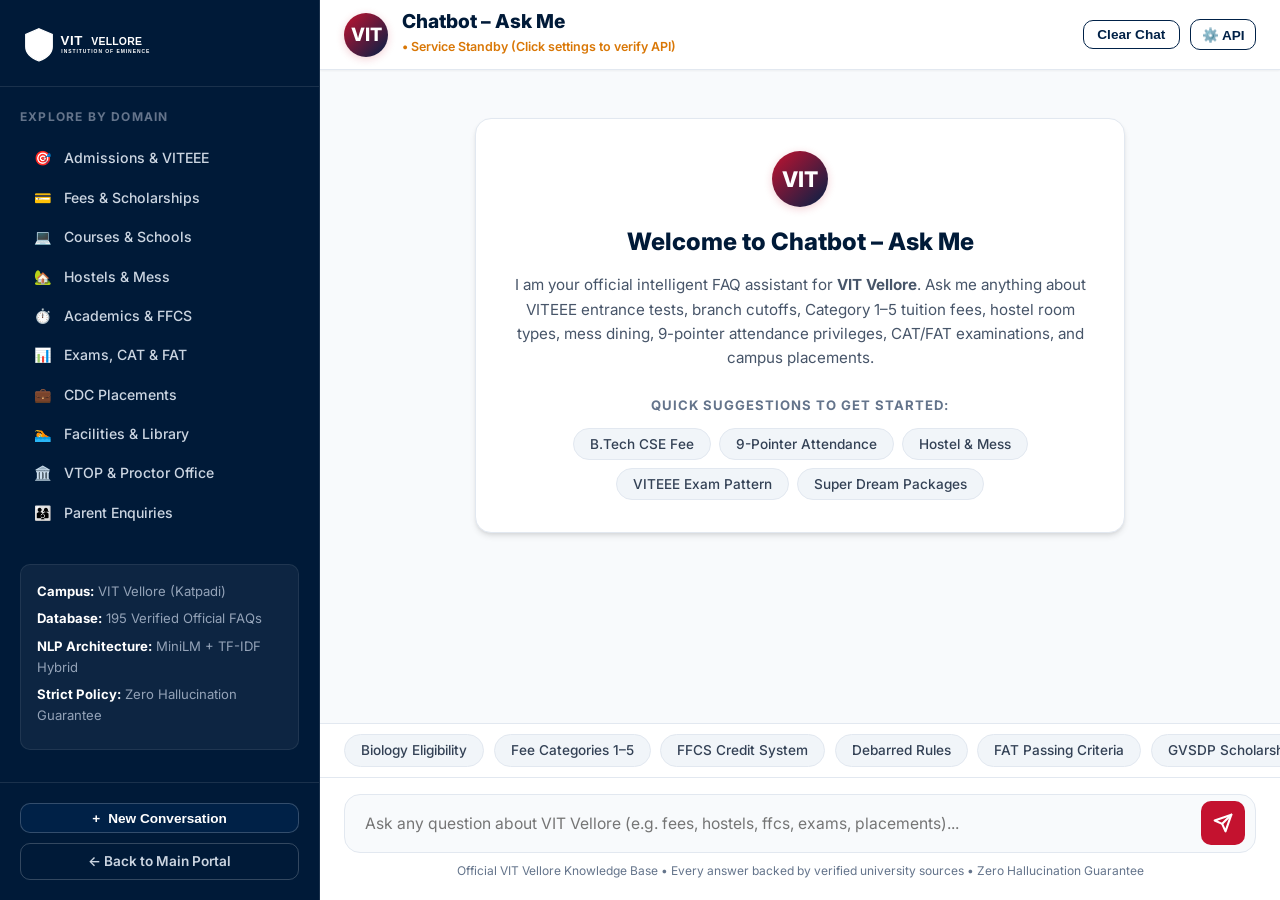
==== frontend/chat.html @ 60425a54 "Complete VIT Vellore Intelligent FAQ Chatbot: NLP Engine, Web Portal, API, Tests, Reports and Deploy" ====
<!DOCTYPE html>
<html lang="en">
<head>
    <meta charset="UTF-8">
    <meta name="viewport" content="width=device-width, initial-scale=1.0">
    <title>Chatbot – Ask Me | Official VIT Vellore FAQ Assistant</title>
    <meta name="description" content="Official NLP-powered chatbot for VIT Vellore University. Instant answers on admissions, courses, fees, hostels, examinations, and placements.">
    <link rel="icon" type="image/svg+xml" href="assets/vit_logo.svg">
    <!-- Google Fonts -->
    <link rel="preconnect" href="https://fonts.googleapis.com">
    <link rel="preconnect" href="https://fonts.gstatic.com" crossorigin>
    <link href="https://fonts.googleapis.com/css2?family=Inter:wght@400;500;600;700;800;900&display=swap" rel="stylesheet">
    <!-- Stylesheets -->
    <link rel="stylesheet" href="css/style.css">
    <link rel="stylesheet" href="css/chat.css">
</head>
<body class="chat-page-body">

    <div class="chat-layout">
        <!-- ==================================================================
             LEFT SIDEBAR (DESKTOP / MOBILE DRAWER)
             ================================================================== -->
        <aside class="chat-sidebar" id="chat-sidebar">
            <div class="sidebar-header">
                <a href="index.html" class="sidebar-brand">
                    <img src="assets/vit_logo.svg" alt="VIT Logo" style="height:38px; filter:brightness(0) invert(1);">
                </a>
            </div>

            <div class="sidebar-content">
                <div class="sidebar-section-title">Explore by Domain</div>
                <ul class="quick-category-list">
                    <li>
                        <button class="quick-category-btn" data-category="Admissions">
                            <span>🎯</span> Admissions &amp; VITEEE
                        </button>
                    </li>
                    <li>
                        <button class="quick-category-btn" data-category="Fees & Scholarships">
                            <span>💳</span> Fees &amp; Scholarships
                        </button>
                    </li>
                    <li>
                        <button class="quick-category-btn" data-category="Courses & Schools">
                            <span>💻</span> Courses &amp; Schools
                        </button>
                    </li>
                    <li>
                        <button class="quick-category-btn" data-category="Hostels & Dining">
                            <span>🏡</span> Hostels &amp; Mess
                        </button>
                    </li>
                    <li>
                        <button class="quick-category-btn" data-category="Academics & FFCS">
                            <span>⏱️</span> Academics &amp; FFCS
                        </button>
                    </li>
                    <li>
                        <button class="quick-category-btn" data-category="Examinations & Grading">
                            <span>📊</span> Exams, CAT &amp; FAT
                        </button>
                    </li>
                    <li>
                        <button class="quick-category-btn" data-category="Placements & Internships">
                            <span>💼</span> CDC Placements
                        </button>
                    </li>
                    <li>
                        <button class="quick-category-btn" data-category="Campus Facilities">
                            <span>🏊</span> Facilities &amp; Library
                        </button>
                    </li>
                    <li>
                        <button class="quick-category-btn" data-category="Student Portals & Administration">
                            <span>🏛️</span> VTOP &amp; Proctor Office
                        </button>
                    </li>
                    <li>
                        <button class="quick-category-btn" data-category="Parent Enquiries">
                            <span>👨‍👩‍👦</span> Parent Enquiries
                        </button>
                    </li>
                </ul>

                <div class="sidebar-stats-box">
                    <p><strong>Campus:</strong> VIT Vellore (Katpadi)</p>
                    <p><strong>Database:</strong> 195 Verified Official FAQs</p>
                    <p><strong>NLP Architecture:</strong> MiniLM + TF-IDF Hybrid</p>
                    <p><strong>Strict Policy:</strong> Zero Hallucination Guarantee</p>
                </div>
            </div>

            <div class="sidebar-footer">
                <button class="btn btn-navy btn-sm" id="new-chat-btn" style="width:100%; border:1px solid rgba(255,255,255,0.2);">
                    <span>+</span> New Conversation
                </button>
                <a href="index.html" class="btn btn-outline btn-sm" style="width:100%; color:#cbd5e1; border-color:rgba(255,255,255,0.2); text-align:center;">
                    &larr; Back to Main Portal
                </a>
            </div>
        </aside>

        <!-- ==================================================================
             MAIN CHAT INTERFACE
             ================================================================== -->
        <main class="chat-main">
            <!-- App Bar -->
            <header class="chat-topbar">
                <div class="chat-header-info">
                    <button class="sidebar-toggle-btn" id="sidebar-toggle" aria-label="Toggle Sidebar">
                        ☰
                    </button>
                    <div class="chat-avatar-large">VIT</div>
                    <div class="chat-header-text">
                        <h1>Chatbot – Ask Me</h1>
                        <span class="chat-status-pill" id="connection-status-pill">
                            &bull; Connected &bull; 195 Verified FAQs
                        </span>
                    </div>
                </div>

                <div class="chat-topbar-actions">
                    <span id="active-category-indicator" style="display:none; font-size:0.8rem; background:#fee2e2; color:#991b1b; padding:0.25rem 0.65rem; border-radius:999px; font-weight:600;">
                    </span>
                    <button class="btn btn-outline btn-sm" id="clear-chat-btn" title="Clear current messages">
                        Clear Chat
                    </button>
                    <button class="btn btn-outline btn-sm" id="settings-btn" title="Inspect / Change API Endpoint" style="padding:0.4rem 0.65rem;">
                        ⚙️ API
                    </button>
                </div>
            </header>

            <!-- Messages Stream Area -->
            <div class="chat-messages-container" id="chat-messages">
                <!-- Welcome Card -->
                <div class="welcome-card" id="welcome-card">
                    <div class="chat-avatar-large" style="margin: 0 auto 1rem; width:56px; height:56px; font-size:1.35rem;">
                        VIT
                    </div>
                    <h3>Welcome to Chatbot – Ask Me</h3>
                    <p>
                        I am your official intelligent FAQ assistant for <strong>VIT Vellore</strong>. Ask me anything about VITEEE entrance tests, branch cutoffs, Category 1–5 tuition fees, hostel room types, mess dining, 9-pointer attendance privileges, CAT/FAT examinations, and campus placements.
                    </p>
                    <div style="font-size:0.82rem; font-weight:700; text-transform:uppercase; color:#64748b; margin-bottom:0.75rem; letter-spacing:1px;">
                        Quick Suggestions to get started:
                    </div>
                    <div class="prompt-chips-preview" style="justify-content:center;">
                        <button class="quick-prompt-btn" data-prompt="What is the B.Tech CSE Category 1 tuition fee?">B.Tech CSE Fee</button>
                        <button class="quick-prompt-btn" data-prompt="How does the 9-pointer attendance waiver work?">9-Pointer Attendance</button>
                        <button class="quick-prompt-btn" data-prompt="What are the hostel room types and mess food options?">Hostel &amp; Mess</button>
                        <button class="quick-prompt-btn" data-prompt="What is the VITEEE entrance exam pattern?">VITEEE Exam Pattern</button>
                        <button class="quick-prompt-btn" data-prompt="What are Super Dream and Marquee placement packages?">Super Dream Packages</button>
                    </div>
                </div>
            </div>

            <!-- Quick Prompts Carousel Bar -->
            <div class="quick-prompts-bar">
                <button class="quick-prompt-btn" data-prompt="What is VITEEE eligibility for PCB students?">Biology Eligibility</button>
                <button class="quick-prompt-btn" data-prompt="What are the B.Tech fee categories 1 to 5?">Fee Categories 1–5</button>
                <button class="quick-prompt-btn" data-prompt="What is FFCS Fully Flexible Credit System?">FFCS Credit System</button>
                <button class="quick-prompt-btn" data-prompt="What happens if attendance is below 75% in a course?">Debarred Rules</button>
                <button class="quick-prompt-btn" data-prompt="What are the passing criteria in FAT exam?">FAT Passing Criteria</button>
                <button class="quick-prompt-btn" data-prompt="What is the scholarship for state board toppers?">GVSDP Scholarship</button>
                <button class="quick-prompt-btn" data-prompt="How to apply for weekend outing in VTOP?">Hostel Outing Pass</button>
                <button class="quick-prompt-btn" data-prompt="What is the average placement package at VIT Vellore?">Average Placement CTC</button>
            </div>

            <!-- Chat Input Footer -->
            <footer class="chat-input-area">
                <form class="chat-input-form" id="chat-form">
                    <input
                        type="text"
                        class="chat-input-field"
                        id="chat-input"
                        placeholder="Ask any question about VIT Vellore (e.g. fees, hostels, ffcs, exams, placements)..."
                        autocomplete="off"
                        required
                    >
                    <button type="submit" class="chat-send-btn" id="send-btn" aria-label="Send Message">
                        <svg width="20" height="20" viewBox="0 0 24 24" fill="none" stroke="currentColor" stroke-width="2.5" stroke-linecap="round" stroke-linejoin="round">
                            <line x1="22" y1="2" x2="11" y2="13"></line>
                            <polygon points="22 2 15 22 11 13 2 9 22 2"></polygon>
                        </svg>
                    </button>
                </form>
                <div class="input-disclaimer">
                    Official VIT Vellore Knowledge Base &bull; Every answer backed by verified university sources &bull; Zero Hallucination Guarantee
                </div>
            </footer>
        </main>
    </div>

    <!-- ==================================================================
         SETTINGS & API CONFIGURATION MODAL
         ================================================================== -->
    <div class="modal-overlay" id="settings-modal">
        <div class="modal-card">
            <h3 style="font-size:1.25rem; font-weight:800; color:var(--navy-900); margin-bottom:0.75rem;">
                Backend API Configuration
            </h3>
            <p style="font-size:0.88rem; color:var(--slate-600); margin-bottom:1.25rem; line-height:1.5;">
                This frontend connects to the NLP retrieval backend via HTTPS. If you have deployed your FastAPI backend to Render or another platform, confirm or update the backend URL below.
            </p>

            <div style="margin-bottom:1.25rem;">
                <label for="custom-api-input" style="display:block; font-size:0.82rem; font-weight:700; color:var(--slate-700); margin-bottom:0.4rem;">
                    Active Backend API URL:
                </label>
                <input
                    type="url"
                    id="custom-api-input"
                    class="chat-input-field"
                    style="width:100%; background:var(--slate-100); border:1px solid var(--slate-300); border-radius:var(--radius-sm); padding:0.65rem 0.85rem; font-size:0.9rem;"
                    placeholder="https://your-service.onrender.com"
                >
            </div>

            <div style="display:flex; justify-content:flex-end; gap:0.75rem;">
                <button class="btn btn-outline btn-sm" id="close-modal-btn">Cancel</button>
                <button class="btn btn-primary btn-sm" id="save-api-btn">Save &amp; Reconnect</button>
            </div>
        </div>
    </div>

    <!-- Scripts -->
    <script src="js/config.js"></script>
    <script src="js/chat.js"></script>
</body>
</html>
---- frontend/css/style.css ----
/* ==========================================================================
   VIT VELLORE PORTAL & FAQ CHATBOT DESIGN SYSTEM
   Deep Navy (#002147), VIT Red (#c4122f), Warm Gold (#d4af37), Clean Slate
   ========================================================================== */

:root {
    --navy-900: #001a38;
    --navy-800: #002147;
    --navy-700: #082d5e;
    --navy-600: #0e3b75;
    
    --red-700: #9e0e24;
    --red-600: #c4122f;
    --red-500: #dc2626;
    --red-50: #fef2f2;
    
    --gold-600: #b8860b;
    --gold-500: #d4af37;
    --gold-100: #fef9c3;
    
    --slate-900: #0f172a;
    --slate-800: #1e293b;
    --slate-700: #334155;
    --slate-600: #475569;
    --slate-500: #64748b;
    --slate-400: #94a3b8;
    --slate-200: #e2e8f0;
    --slate-100: #f1f5f9;
    --slate-50: #f8fafc;
    
    --white: #ffffff;
    --shadow-sm: 0 1px 2px 0 rgb(0 0 0 / 0.05);
    --shadow-md: 0 4px 6px -1px rgb(0 0 0 / 0.1), 0 2px 4px -2px rgb(0 0 0 / 0.1);
    --shadow-lg: 0 10px 15px -3px rgb(0 0 0 / 0.1), 0 4px 6px -4px rgb(0 0 0 / 0.1);
    --shadow-xl: 0 20px 25px -5px rgb(0 0 0 / 0.1), 0 8px 10px -6px rgb(0 0 0 / 0.1);
    
    --radius-sm: 6px;
    --radius-md: 10px;
    --radius-lg: 16px;
    --radius-full: 9999px;
    
    --font-sans: 'Inter', -apple-system, BlinkMacSystemFont, "Segoe UI", Roboto, sans-serif;
    --transition: all 0.2s cubic-bezier(0.4, 0, 0.2, 1);
}

*, *::before, *::after {
    box-sizing: border-box;
    margin: 0;
    padding: 0;
}

html {
    scroll-behavior: smooth;
    font-size: 16px;
}

body {
    font-family: var(--font-sans);
    background-color: var(--slate-50);
    color: var(--slate-800);
    line-height: 1.6;
    overflow-x: hidden;
    -webkit-font-smoothing: antialiased;
}

a {
    color: inherit;
    text-decoration: none;
    transition: var(--transition);
}

img, svg {
    display: block;
    max-width: 100%;
}

.container {
    width: 100%;
    max-width: 1240px;
    margin: 0 auto;
    padding: 0 1.5rem;
}

/* ==========================================================================
   NAVIGATION BAR
   ========================================================================== */
.site-header {
    position: sticky;
    top: 0;
    z-index: 1000;
    background: rgba(255, 255, 255, 0.95);
    backdrop-filter: blur(10px);
    border-bottom: 1px solid var(--slate-200);
    box-shadow: var(--shadow-sm);
}

.header-inner {
    display: flex;
    align-items: center;
    justify-content: space-between;
    height: 80px;
}

.brand-logo-wrap {
    display: flex;
    align-items: center;
    gap: 0.75rem;
}

.brand-logo-img {
    height: 48px;
    width: auto;
}

.nav-links {
    display: flex;
    align-items: center;
    gap: 1.5rem;
    list-style: none;
}

.nav-link {
    font-size: 0.95rem;
    font-weight: 500;
    color: var(--slate-700);
    padding: 0.5rem 0.25rem;
    position: relative;
}

.nav-link:hover {
    color: var(--navy-800);
}

.nav-link::after {
    content: '';
    position: absolute;
    bottom: 0;
    left: 0;
    width: 0;
    height: 2px;
    background: var(--red-600);
    transition: var(--transition);
}

.nav-link:hover::after {
    width: 100%;
}

.header-cta-group {
    display: flex;
    align-items: center;
    gap: 1rem;
}

.btn {
    display: inline-flex;
    align-items: center;
    justify-content: center;
    gap: 0.5rem;
    padding: 0.65rem 1.35rem;
    font-size: 0.95rem;
    font-weight: 600;
    border-radius: var(--radius-md);
    cursor: pointer;
    border: none;
    transition: var(--transition);
}

.btn-primary {
    background: linear-gradient(135deg, var(--red-600) 0%, var(--red-700) 100%);
    color: var(--white);
    box-shadow: 0 4px 12px rgba(196, 18, 47, 0.25);
}

.btn-primary:hover {
    background: linear-gradient(135deg, var(--red-700) 0%, #850b1f 100%);
    box-shadow: 0 6px 16px rgba(196, 18, 47, 0.35);
    transform: translateY(-1px);
}

.btn-navy {
    background: var(--navy-800);
    color: var(--white);
}

.btn-navy:hover {
    background: var(--navy-700);
    transform: translateY(-1px);
}

.btn-outline {
    background: transparent;
    color: var(--navy-800);
    border: 1.5px solid var(--navy-800);
}

.btn-outline:hover {
    background: var(--navy-800);
    color: var(--white);
}

.btn-sm {
    padding: 0.4rem 0.85rem;
    font-size: 0.85rem;
}

/* ==========================================================================
   HERO SECTION
   ========================================================================== */
.hero-section {
    position: relative;
    padding: 5rem 0 4rem;
    background: radial-gradient(circle at 80% 20%, #0d2e5c 0%, var(--navy-900) 100%);
    color: var(--white);
    overflow: hidden;
}

.hero-pattern {
    position: absolute;
    inset: 0;
    opacity: 0.07;
    background-image: radial-gradient(#ffffff 1px, transparent 1px);
    background-size: 24px 24px;
}

.hero-grid {
    position: relative;
    z-index: 1;
    display: grid;
    grid-template-columns: 1.15fr 0.85fr;
    gap: 3.5rem;
    align-items: center;
}

.hero-badge {
    display: inline-flex;
    align-items: center;
    gap: 0.5rem;
    padding: 0.35rem 0.9rem;
    background: rgba(212, 175, 55, 0.15);
    border: 1px solid rgba(212, 175, 55, 0.4);
    color: #fce77d;
    border-radius: var(--radius-full);
    font-size: 0.85rem;
    font-weight: 600;
    margin-bottom: 1.25rem;
}

.hero-title {
    font-size: 3.25rem;
    font-weight: 800;
    line-height: 1.15;
    margin-bottom: 1rem;
    letter-spacing: -0.02em;
}

.hero-title span {
    color: #f87171;
}

.hero-tagline {
    font-size: 1.35rem;
    font-weight: 600;
    color: #93c5fd;
    margin-bottom: 1.25rem;
}

.hero-description {
    font-size: 1.05rem;
    color: #cbd5e1;
    line-height: 1.7;
    margin-bottom: 2rem;
    max-width: 600px;
}

.hero-actions {
    display: flex;
    flex-wrap: wrap;
    align-items: center;
    gap: 1rem;
    margin-bottom: 2.5rem;
}

.hero-stats-bar {
    display: grid;
    grid-template-columns: repeat(3, 1fr);
    gap: 1.5rem;
    border-top: 1px solid rgba(255, 255, 255, 0.12);
    padding-top: 1.75rem;
}

.stat-item h4 {
    font-size: 1.75rem;
    font-weight: 800;
    color: var(--white);
    line-height: 1;
    margin-bottom: 0.35rem;
}

.stat-item p {
    font-size: 0.85rem;
    color: #94a3b8;
    line-height: 1.3;
}

/* Hero Chat Teaser Card */
.hero-card {
    background: rgba(255, 255, 255, 0.08);
    backdrop-filter: blur(16px);
    border: 1px solid rgba(255, 255, 255, 0.15);
    border-radius: var(--radius-lg);
    padding: 1.75rem;
    box-shadow: 0 25px 50px -12px rgba(0, 0, 0, 0.4);
}

.card-header-bar {
    display: flex;
    align-items: center;
    justify-content: space-between;
    margin-bottom: 1.25rem;
    padding-bottom: 0.75rem;
    border-bottom: 1px solid rgba(255, 255, 255, 0.1);
}

.assistant-info {
    display: flex;
    align-items: center;
    gap: 0.75rem;
}

.bot-avatar {
    width: 40px;
    height: 40px;
    border-radius: 50%;
    background: var(--red-600);
    display: flex;
    align-items: center;
    justify-content: center;
    color: var(--white);
    font-weight: 700;
    font-size: 1rem;
}

.status-dot {
    display: inline-block;
    width: 8px;
    height: 8px;
    border-radius: 50%;
    background: #22c55e;
    margin-right: 4px;
}

.mini-chat-sample {
    display: flex;
    flex-direction: column;
    gap: 1rem;
    margin-bottom: 1.5rem;
}

.chat-bubble-mini {
    padding: 0.85rem 1.15rem;
    border-radius: var(--radius-md);
    font-size: 0.9rem;
    line-height: 1.5;
}

.bubble-user-mini {
    align-self: flex-end;
    background: rgba(255, 255, 255, 0.15);
    color: var(--white);
    border-bottom-right-radius: 2px;
}

.bubble-bot-mini {
    align-self: flex-start;
    background: var(--white);
    color: var(--slate-900);
    border-bottom-left-radius: 2px;
    box-shadow: var(--shadow-md);
}

.prompt-chips-preview {
    display: flex;
    flex-wrap: wrap;
    gap: 0.5rem;
}

.chip-tag {
    background: rgba(255, 255, 255, 0.12);
    color: #e2e8f0;
    font-size: 0.8rem;
    padding: 0.35rem 0.75rem;
    border-radius: var(--radius-full);
    transition: var(--transition);
}

.chip-tag:hover {
    background: rgba(255, 255, 255, 0.25);
    color: var(--white);
}

/* ==========================================================================
   RANKINGS & ACCREDITATIONS (NIRF VERIFIED)
   ========================================================================== */
.section {
    padding: 4.5rem 0;
}

.section-alt {
    background: #f1f5f9;
}

.section-header {
    text-align: center;
    max-width: 700px;
    margin: 0 auto 3rem;
}

.section-subtitle {
    font-size: 0.85rem;
    font-weight: 700;
    letter-spacing: 1.5px;
    text-transform: uppercase;
    color: var(--red-600);
    margin-bottom: 0.5rem;
}

.section-title {
    font-size: 2.25rem;
    font-weight: 800;
    color: var(--navy-900);
    line-height: 1.25;
    margin-bottom: 0.75rem;
}

.section-desc {
    font-size: 1.05rem;
    color: var(--slate-600);
}

.rankings-grid {
    display: grid;
    grid-template-columns: repeat(auto-fit, minmax(260px, 1fr));
    gap: 1.5rem;
}

.ranking-card {
    background: var(--white);
    border: 1px solid var(--slate-200);
    border-radius: var(--radius-lg);
    padding: 2rem 1.75rem;
    text-align: center;
    transition: var(--transition);
    box-shadow: var(--shadow-sm);
    position: relative;
    overflow: hidden;
}

.ranking-card:hover {
    transform: translateY(-4px);
    box-shadow: var(--shadow-lg);
    border-color: var(--red-600);
}

.ranking-card::before {
    content: '';
    position: absolute;
    top: 0;
    left: 0;
    right: 0;
    height: 4px;
    background: var(--red-600);
}

.rank-number {
    font-size: 3rem;
    font-weight: 900;
    color: var(--navy-800);
    line-height: 1;
    margin-bottom: 0.5rem;
}

.rank-category {
    font-size: 1.15rem;
    font-weight: 700;
    color: var(--slate-900);
    margin-bottom: 0.5rem;
}

.rank-body {
    font-size: 0.85rem;
    color: var(--slate-600);
    margin-bottom: 1rem;
}

.rank-source-badge {
    display: inline-block;
    font-size: 0.75rem;
    font-weight: 600;
    background: var(--slate-100);
    color: var(--slate-700);
    padding: 0.25rem 0.65rem;
    border-radius: var(--radius-full);
}

/* ==========================================================================
   PROGRAMMES, FEES & HOSTELS SECTION
   ========================================================================== */
.feature-tabs-grid {
    display: grid;
    grid-template-columns: repeat(auto-fit, minmax(320px, 1fr));
    gap: 2rem;
}

.feature-box {
    background: var(--white);
    border-radius: var(--radius-lg);
    padding: 2.25rem;
    border: 1px solid var(--slate-200);
    box-shadow: var(--shadow-sm);
    transition: var(--transition);
}

.feature-box:hover {
    box-shadow: var(--shadow-md);
}

.feature-icon-wrap {
    width: 54px;
    height: 54px;
    border-radius: var(--radius-md);
    background: var(--red-50);
    color: var(--red-600);
    display: flex;
    align-items: center;
    justify-content: center;
    font-size: 1.6rem;
    margin-bottom: 1.25rem;
}

.feature-box h3 {
    font-size: 1.35rem;
    font-weight: 700;
    color: var(--navy-900);
    margin-bottom: 0.75rem;
}

.feature-box p {
    color: var(--slate-600);
    font-size: 0.95rem;
    margin-bottom: 1.25rem;
    line-height: 1.6;
}

.feature-highlights {
    list-style: none;
    margin-bottom: 1.5rem;
}

.feature-highlights li {
    position: relative;
    padding-left: 1.5rem;
    margin-bottom: 0.5rem;
    font-size: 0.9rem;
    color: var(--slate-700);
}

.feature-highlights li::before {
    content: "✓";
    position: absolute;
    left: 0;
    color: var(--red-600);
    font-weight: 700;
}

/* ==========================================================================
   CATEGORY EXPLORER CARDS
   ========================================================================== */
.category-cards-grid {
    display: grid;
    grid-template-columns: repeat(auto-fill, minmax(240px, 1fr));
    gap: 1.25rem;
}

.cat-card {
    background: var(--white);
    border: 1px solid var(--slate-200);
    border-radius: var(--radius-md);
    padding: 1.5rem;
    cursor: pointer;
    transition: var(--transition);
    display: flex;
    flex-direction: column;
    justify-content: space-between;
}

.cat-card:hover {
    transform: translateY(-3px);
    box-shadow: var(--shadow-md);
    border-color: var(--navy-800);
}

.cat-card-header {
    display: flex;
    align-items: center;
    gap: 0.75rem;
    margin-bottom: 0.75rem;
}

.cat-icon {
    font-size: 1.5rem;
}

.cat-card h4 {
    font-size: 1.05rem;
    font-weight: 700;
    color: var(--navy-900);
}

.cat-card p {
    font-size: 0.85rem;
    color: var(--slate-600);
    margin-bottom: 1rem;
    line-height: 1.4;
}

.cat-action-link {
    font-size: 0.85rem;
    font-weight: 600;
    color: var(--red-600);
    display: flex;
    align-items: center;
    gap: 0.35rem;
}

/* ==========================================================================
   POPULAR FAQS ACCORDION
   ========================================================================== */
.faq-accordion-wrap {
    max-width: 850px;
    margin: 0 auto;
}

.faq-item {
    background: var(--white);
    border: 1px solid var(--slate-200);
    border-radius: var(--radius-md);
    margin-bottom: 1rem;
    overflow: hidden;
    transition: var(--transition);
}

.faq-question-btn {
    width: 100%;
    display: flex;
    align-items: center;
    justify-content: space-between;
    padding: 1.25rem 1.5rem;
    background: none;
    border: none;
    font-size: 1.05rem;
    font-weight: 600;
    color: var(--navy-900);
    text-align: left;
    cursor: pointer;
    font-family: inherit;
}

.faq-chevron {
    font-size: 1.25rem;
    color: var(--slate-400);
    transition: transform 0.25s ease;
}

.faq-item.active .faq-chevron {
    transform: rotate(180deg);
    color: var(--red-600);
}

.faq-answer-pane {
    max-height: 0;
    overflow: hidden;
    transition: max-height 0.3s ease-out, padding 0.3s ease;
    padding: 0 1.5rem;
    color: var(--slate-700);
    font-size: 0.95rem;
    line-height: 1.6;
}

.faq-item.active .faq-answer-pane {
    max-height: 400px;
    padding: 0 1.5rem 1.25rem;
}

.faq-source-tag {
    display: inline-block;
    margin-top: 0.75rem;
    font-size: 0.8rem;
    color: var(--slate-500);
}

.faq-source-tag a {
    color: var(--red-600);
    text-decoration: underline;
}

/* ==========================================================================
   CALL TO ACTION PROMO SECTION
   ========================================================================== */
.cta-banner {
    background: linear-gradient(135deg, var(--navy-900) 0%, var(--navy-800) 100%);
    border-radius: var(--radius-lg);
    padding: 3.5rem 3rem;
    color: var(--white);
    display: flex;
    align-items: center;
    justify-content: space-between;
    gap: 2rem;
    box-shadow: var(--shadow-xl);
    border: 1px solid rgba(255, 255, 255, 0.1);
}

.cta-text h3 {
    font-size: 2rem;
    font-weight: 800;
    margin-bottom: 0.75rem;
}

.cta-text p {
    font-size: 1.05rem;
    color: #cbd5e1;
    max-width: 600px;
}

/* ==========================================================================
   FOOTER
   ========================================================================== */
.site-footer {
    background: var(--navy-900);
    color: #94a3b8;
    padding: 4.5rem 0 2rem;
    border-top: 1px solid rgba(255, 255, 255, 0.1);
}

.footer-grid {
    display: grid;
    grid-template-columns: 1.4fr repeat(3, 1fr);
    gap: 3rem;
    margin-bottom: 3.5rem;
}

.footer-brand p {
    margin-top: 1rem;
    font-size: 0.9rem;
    line-height: 1.6;
    color: #cbd5e1;
}

.footer-col h5 {
    color: var(--white);
    font-size: 1rem;
    font-weight: 700;
    margin-bottom: 1.25rem;
    text-transform: uppercase;
    letter-spacing: 0.5px;
}

.footer-links {
    list-style: none;
}

.footer-links li {
    margin-bottom: 0.65rem;
}

.footer-links a {
    color: #94a3b8;
    font-size: 0.9rem;
}

.footer-links a:hover {
    color: var(--white);
    padding-left: 4px;
}

.footer-bottom {
    display: flex;
    align-items: center;
    justify-content: space-between;
    border-top: 1px solid rgba(255, 255, 255, 0.08);
    padding-top: 1.75rem;
    font-size: 0.85rem;
}

/* Responsive adjustments */
@media (max-width: 992px) {
    .hero-grid {
        grid-template-columns: 1fr;
        gap: 2.5rem;
    }
    .footer-grid {
        grid-template-columns: 1fr 1fr;
        gap: 2rem;
    }
    .cta-banner {
        flex-direction: column;
        text-align: center;
    }
}

@media (max-width: 768px) {
    .nav-links {
        display: none;
    }
    .hero-title {
        font-size: 2.4rem;
    }
    .footer-grid {
        grid-template-columns: 1fr;
    }
    .footer-bottom {
        flex-direction: column;
        gap: 1rem;
        text-align: center;
    }
}
---- frontend/css/chat.css ----
/* ==========================================================================
   CHATBOT - ASK ME: DEDICATED INTERFACE STYLING
   ========================================================================== */

.chat-page-body {
    background-color: #f1f5f9;
    height: 100vh;
    display: flex;
    flex-direction: column;
    overflow: hidden;
}

/* Chat Layout Container */
.chat-layout {
    display: flex;
    height: 100vh;
    width: 100vw;
    overflow: hidden;
}

/* Sidebar for Desktop */
.chat-sidebar {
    width: 320px;
    background: var(--navy-900);
    color: var(--white);
    display: flex;
    flex-direction: column;
    border-right: 1px solid rgba(255, 255, 255, 0.1);
    flex-shrink: 0;
    transition: var(--transition);
}

.sidebar-header {
    padding: 1.5rem 1.25rem;
    border-bottom: 1px solid rgba(255, 255, 255, 0.1);
    display: flex;
    align-items: center;
    justify-content: space-between;
}

.sidebar-brand {
    display: flex;
    align-items: center;
    gap: 0.75rem;
}

.sidebar-title h2 {
    font-size: 1.15rem;
    font-weight: 800;
    color: var(--white);
    line-height: 1.2;
}

.sidebar-title span {
    font-size: 0.75rem;
    color: #94a3b8;
    text-transform: uppercase;
    letter-spacing: 1px;
}

.sidebar-content {
    flex: 1;
    overflow-y: auto;
    padding: 1.25rem;
}

.sidebar-section-title {
    font-size: 0.75rem;
    font-weight: 700;
    text-transform: uppercase;
    letter-spacing: 1.2px;
    color: #64748b;
    margin-bottom: 0.75rem;
}

.quick-category-list {
    list-style: none;
    margin-bottom: 2rem;
}

.quick-category-btn {
    width: 100%;
    display: flex;
    align-items: center;
    gap: 0.75rem;
    padding: 0.7rem 0.85rem;
    background: transparent;
    border: none;
    color: #cbd5e1;
    font-size: 0.88rem;
    font-weight: 500;
    border-radius: var(--radius-sm);
    cursor: pointer;
    text-align: left;
    transition: var(--transition);
    font-family: inherit;
}

.quick-category-btn:hover {
    background: rgba(255, 255, 255, 0.08);
    color: var(--white);
}

.quick-category-btn.active {
    background: rgba(196, 18, 47, 0.2);
    color: #fca5a5;
    font-weight: 600;
}

.sidebar-stats-box {
    background: rgba(255, 255, 255, 0.05);
    border: 1px solid rgba(255, 255, 255, 0.08);
    border-radius: var(--radius-md);
    padding: 1rem;
    font-size: 0.82rem;
    color: #94a3b8;
}

.sidebar-stats-box p {
    margin-bottom: 0.4rem;
}

.sidebar-stats-box strong {
    color: var(--white);
}

.sidebar-footer {
    padding: 1.25rem;
    border-top: 1px solid rgba(255, 255, 255, 0.1);
    display: flex;
    flex-direction: column;
    gap: 0.65rem;
}

/* Chat Main View */
.chat-main {
    flex: 1;
    display: flex;
    flex-direction: column;
    height: 100vh;
    background: #f8fafc;
    position: relative;
    overflow: hidden;
}

/* Top App Bar */
.chat-topbar {
    height: 70px;
    background: var(--white);
    border-bottom: 1px solid var(--slate-200);
    display: flex;
    align-items: center;
    justify-content: space-between;
    padding: 0 1.5rem;
    box-shadow: var(--shadow-sm);
    z-index: 10;
}

.chat-header-info {
    display: flex;
    align-items: center;
    gap: 0.85rem;
}

.chat-avatar-large {
    width: 44px;
    height: 44px;
    border-radius: 50%;
    background: linear-gradient(135deg, var(--red-600) 0%, var(--navy-800) 100%);
    color: var(--white);
    display: flex;
    align-items: center;
    justify-content: center;
    font-weight: 800;
    font-size: 1.15rem;
    box-shadow: 0 2px 8px rgba(196, 18, 47, 0.2);
}

.chat-header-text h1 {
    font-size: 1.2rem;
    font-weight: 800;
    color: var(--navy-900);
    line-height: 1.2;
}

.chat-status-pill {
    display: inline-flex;
    align-items: center;
    gap: 0.35rem;
    font-size: 0.78rem;
    color: #16a34a;
    font-weight: 600;
}

.chat-topbar-actions {
    display: flex;
    align-items: center;
    gap: 0.65rem;
}

/* Messages Area */
.chat-messages-container {
    flex: 1;
    overflow-y: auto;
    padding: 1.5rem;
    display: flex;
    flex-direction: column;
    gap: 1.25rem;
    scroll-behavior: smooth;
}

.welcome-card {
    max-width: 650px;
    margin: 1.5rem auto;
    background: var(--white);
    border: 1px solid var(--slate-200);
    border-radius: var(--radius-lg);
    padding: 2rem;
    text-align: center;
    box-shadow: var(--shadow-md);
}

.welcome-card h3 {
    font-size: 1.5rem;
    font-weight: 800;
    color: var(--navy-900);
    margin-bottom: 0.75rem;
}

.welcome-card p {
    color: var(--slate-600);
    font-size: 0.95rem;
    margin-bottom: 1.5rem;
    line-height: 1.6;
}

/* Chat Message Bubbles */
.message-row {
    display: flex;
    gap: 0.85rem;
    max-width: 800px;
    width: 100%;
}

.message-row.user-row {
    align-self: flex-end;
    flex-direction: row-reverse;
}

.message-row.bot-row {
    align-self: flex-start;
}

.msg-bubble {
    padding: 1.15rem 1.35rem;
    border-radius: var(--radius-lg);
    font-size: 0.95rem;
    line-height: 1.65;
    position: relative;
    box-shadow: var(--shadow-sm);
    word-break: break-word;
}

.user-bubble {
    background: var(--navy-800);
    color: var(--white);
    border-bottom-right-radius: 4px;
}

.bot-bubble {
    background: var(--white);
    color: var(--slate-800);
    border: 1px solid var(--slate-200);
    border-bottom-left-radius: 4px;
}

/* Source badge */
.source-box {
    margin-top: 1rem;
    padding: 0.75rem 1rem;
    background: var(--slate-50);
    border: 1px solid var(--slate-200);
    border-left: 3px solid var(--red-600);
    border-radius: var(--radius-sm);
    font-size: 0.82rem;
}

.source-box .src-title {
    font-weight: 700;
    color: var(--navy-900);
    margin-bottom: 0.2rem;
}

.source-box a {
    color: var(--red-600);
    text-decoration: underline;
    word-break: break-all;
}

/* Clarification Options */
.clarification-choices-wrap {
    margin-top: 1rem;
    display: flex;
    flex-direction: column;
    gap: 0.5rem;
}

.clarification-choice-btn {
    text-align: left;
    padding: 0.65rem 1rem;
    background: var(--slate-50);
    border: 1px solid #cbd5e1;
    border-radius: var(--radius-md);
    color: var(--navy-900);
    font-size: 0.88rem;
    font-weight: 500;
    cursor: pointer;
    transition: var(--transition);
    font-family: inherit;
    display: flex;
    align-items: center;
    justify-content: space-between;
}

.clarification-choice-btn:hover {
    background: var(--red-50);
    border-color: var(--red-600);
    color: var(--red-700);
    transform: translateX(4px);
}

/* Related Suggestions */
.suggestions-wrap {
    margin-top: 1rem;
    display: flex;
    flex-wrap: wrap;
    gap: 0.5rem;
}

.suggestion-pill {
    background: #e2e8f0;
    color: var(--slate-800);
    border: none;
    padding: 0.4rem 0.85rem;
    border-radius: var(--radius-full);
    font-size: 0.82rem;
    font-weight: 500;
    cursor: pointer;
    transition: var(--transition);
    font-family: inherit;
}

.suggestion-pill:hover {
    background: var(--navy-800);
    color: var(--white);
}

/* Feedback Buttons */
.feedback-actions {
    display: flex;
    align-items: center;
    gap: 0.5rem;
    margin-top: 0.75rem;
    padding-top: 0.5rem;
    border-top: 1px dashed var(--slate-200);
}

.feedback-btn {
    background: transparent;
    border: 1px solid var(--slate-200);
    border-radius: var(--radius-sm);
    padding: 0.25rem 0.5rem;
    font-size: 0.78rem;
    color: var(--slate-600);
    cursor: pointer;
    transition: var(--transition);
}

.feedback-btn:hover {
    background: var(--slate-100);
    color: var(--navy-900);
}

.feedback-btn.rated {
    background: #dcfce7;
    color: #15803d;
    border-color: #86efac;
}

/* Typing Indicator */
.typing-bubble {
    display: inline-flex;
    align-items: center;
    gap: 4px;
    padding: 0.75rem 1.15rem;
    background: var(--white);
    border: 1px solid var(--slate-200);
    border-radius: var(--radius-lg);
}

.typing-dot {
    width: 7px;
    height: 7px;
    border-radius: 50%;
    background: var(--slate-400);
    animation: typing 1.4s infinite ease-in-out both;
}

.typing-dot:nth-child(1) { animation-delay: -0.32s; }
.typing-dot:nth-child(2) { animation-delay: -0.16s; }

@keyframes typing {
    0%, 80%, 100% { transform: scale(0); opacity: 0.4; }
    40% { transform: scale(1); opacity: 1; background: var(--red-600); }
}

/* Quick Prompts Carousel Bar */
.quick-prompts-bar {
    background: var(--white);
    border-top: 1px solid var(--slate-200);
    padding: 0.65rem 1.5rem;
    display: flex;
    gap: 0.6rem;
    overflow-x: auto;
    white-space: nowrap;
    scrollbar-width: none;
}

.quick-prompts-bar::-webkit-scrollbar {
    display: none;
}

.quick-prompt-btn {
    background: var(--slate-100);
    border: 1px solid var(--slate-200);
    border-radius: var(--radius-full);
    padding: 0.45rem 1rem;
    font-size: 0.85rem;
    font-weight: 500;
    color: var(--slate-700);
    cursor: pointer;
    transition: var(--transition);
    font-family: inherit;
    flex-shrink: 0;
}

.quick-prompt-btn:hover {
    background: var(--navy-800);
    color: var(--white);
    border-color: var(--navy-800);
}

/* Chat Input Bar */
.chat-input-area {
    background: var(--white);
    border-top: 1px solid var(--slate-200);
    padding: 1rem 1.5rem 1.25rem;
}

.chat-input-form {
    display: flex;
    align-items: center;
    gap: 0.75rem;
    background: var(--slate-50);
    border: 1.5px solid var(--slate-200);
    border-radius: var(--radius-lg);
    padding: 0.4rem 0.6rem 0.4rem 1.25rem;
    transition: var(--transition);
}

.chat-input-form:focus-within {
    border-color: var(--navy-800);
    background: var(--white);
    box-shadow: 0 0 0 3px rgba(0, 33, 71, 0.1);
}

.chat-input-field {
    flex: 1;
    border: none;
    background: transparent;
    font-size: 0.98rem;
    color: var(--slate-900);
    font-family: inherit;
    outline: none;
    padding: 0.5rem 0;
}

.chat-send-btn {
    width: 44px;
    height: 44px;
    border-radius: var(--radius-md);
    background: var(--red-600);
    color: var(--white);
    border: none;
    display: flex;
    align-items: center;
    justify-content: center;
    cursor: pointer;
    transition: var(--transition);
    flex-shrink: 0;
}

.chat-send-btn:hover:not(:disabled) {
    background: var(--red-700);
    transform: scale(1.05);
}

.chat-send-btn:disabled {
    background: var(--slate-300);
    cursor: not-allowed;
}

.input-disclaimer {
    margin-top: 0.5rem;
    text-align: center;
    font-size: 0.75rem;
    color: var(--slate-500);
}

/* Settings Modal */
.modal-overlay {
    position: fixed;
    inset: 0;
    background: rgba(0, 0, 0, 0.5);
    backdrop-filter: blur(4px);
    display: none;
    align-items: center;
    justify-content: center;
    z-index: 2000;
}

.modal-overlay.active {
    display: flex;
}

.modal-card {
    background: var(--white);
    border-radius: var(--radius-lg);
    width: 90%;
    max-width: 500px;
    padding: 2rem;
    box-shadow: var(--shadow-xl);
}

/* Mobile Sidebar Toggle */
.sidebar-toggle-btn {
    display: none;
    background: none;
    border: none;
    font-size: 1.4rem;
    color: var(--navy-900);
    cursor: pointer;
}

@media (max-width: 768px) {
    .chat-sidebar {
        position: fixed;
        left: -320px;
        top: 0;
        bottom: 0;
        z-index: 1500;
        box-shadow: var(--shadow-xl);
    }
    .chat-sidebar.open {
        left: 0;
    }
    .sidebar-toggle-btn {
        display: block;
    }
    .chat-messages-container {
        padding: 1rem;
    }
}
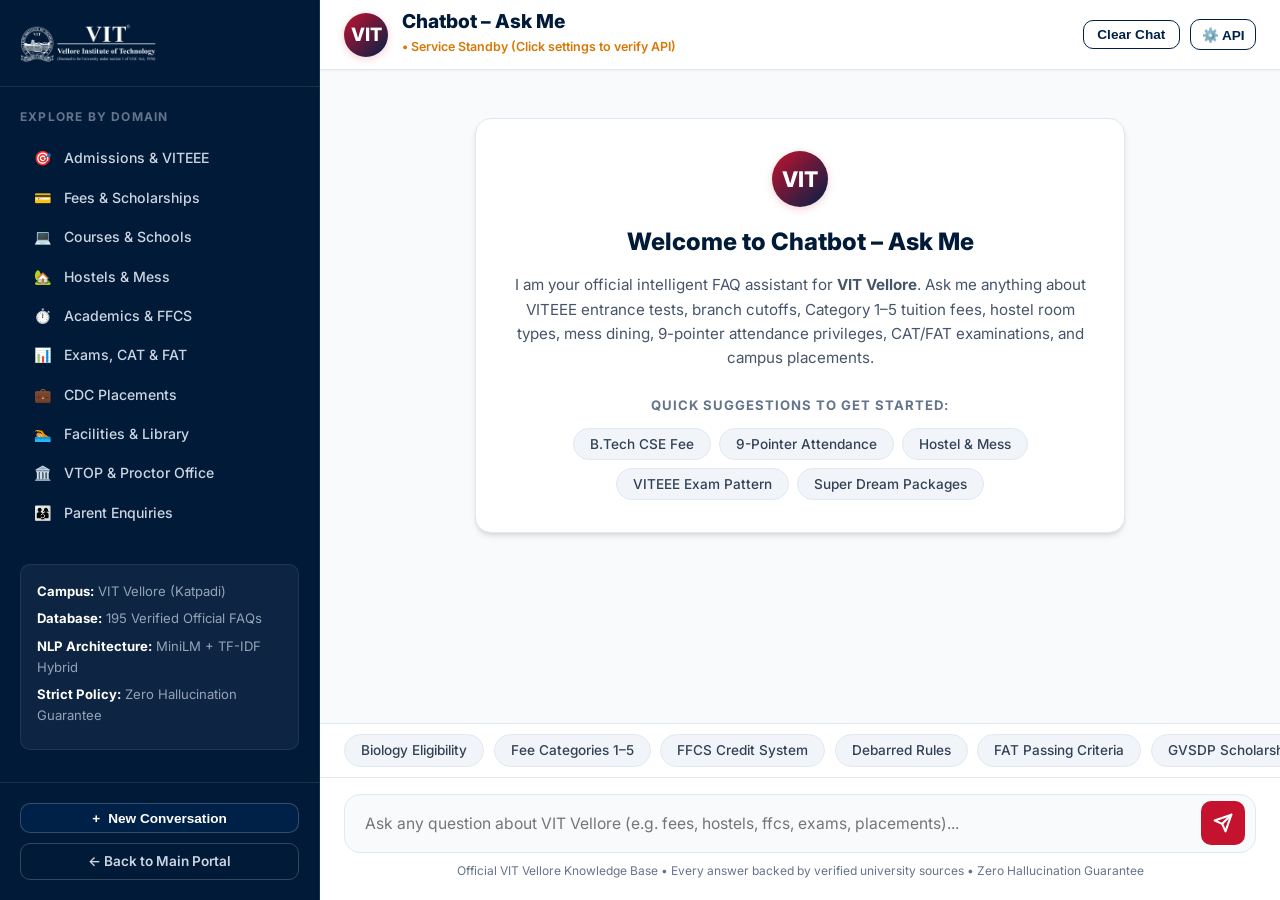
==== commit 103f112c: "Update official VIT Vellore logo across landing portal and chat interface" ====
--- a/frontend/chat.html
+++ b/frontend/chat.html
@@ -5,7 +5,8 @@
     <meta name="viewport" content="width=device-width, initial-scale=1.0">
     <title>Chatbot – Ask Me | Official VIT Vellore FAQ Assistant</title>
     <meta name="description" content="Official NLP-powered chatbot for VIT Vellore University. Instant answers on admissions, courses, fees, hostels, examinations, and placements.">
-    <link rel="icon" type="image/svg+xml" href="assets/vit_logo.svg">
+    <link rel="icon" type="image/png" href="assets/favicon.png">
+    <link rel="apple-touch-icon" href="assets/favicon.png">
     <!-- Google Fonts -->
     <link rel="preconnect" href="https://fonts.googleapis.com">
     <link rel="preconnect" href="https://fonts.gstatic.com" crossorigin>
@@ -22,8 +23,8 @@
              ================================================================== -->
         <aside class="chat-sidebar" id="chat-sidebar">
             <div class="sidebar-header">
-                <a href="index.html" class="sidebar-brand">
-                    <img src="assets/vit_logo.svg" alt="VIT Logo" style="height:38px; filter:brightness(0) invert(1);">
+                <a href="index.html" class="sidebar-brand" aria-label="VIT Vellore Home">
+                    <img src="assets/vit_logo_white.png" alt="VIT Vellore Logo" class="sidebar-logo-img" style="height:38px; width:auto; max-width:220px; object-fit:contain;">
                 </a>
             </div>
 
--- a/frontend/css/style.css
+++ b/frontend/css/style.css
@@ -110,6 +110,9 @@
 .brand-logo-img {
     height: 48px;
     width: auto;
+    max-width: 240px;
+    object-fit: contain;
+    display: block;
 }
 
 .nav-links {
@@ -809,6 +812,10 @@
 }
 
 @media (max-width: 768px) {
+    .brand-logo-img {
+        height: 38px;
+        max-width: 180px;
+    }
     .nav-links {
         display: none;
     }
--- a/frontend/css/chat.css
+++ b/frontend/css/chat.css
@@ -42,6 +42,14 @@
     display: flex;
     align-items: center;
     gap: 0.75rem;
+}
+
+.sidebar-logo-img {
+    height: 38px;
+    width: auto;
+    max-width: 220px;
+    object-fit: contain;
+    display: block;
 }
 
 .sidebar-title h2 {
